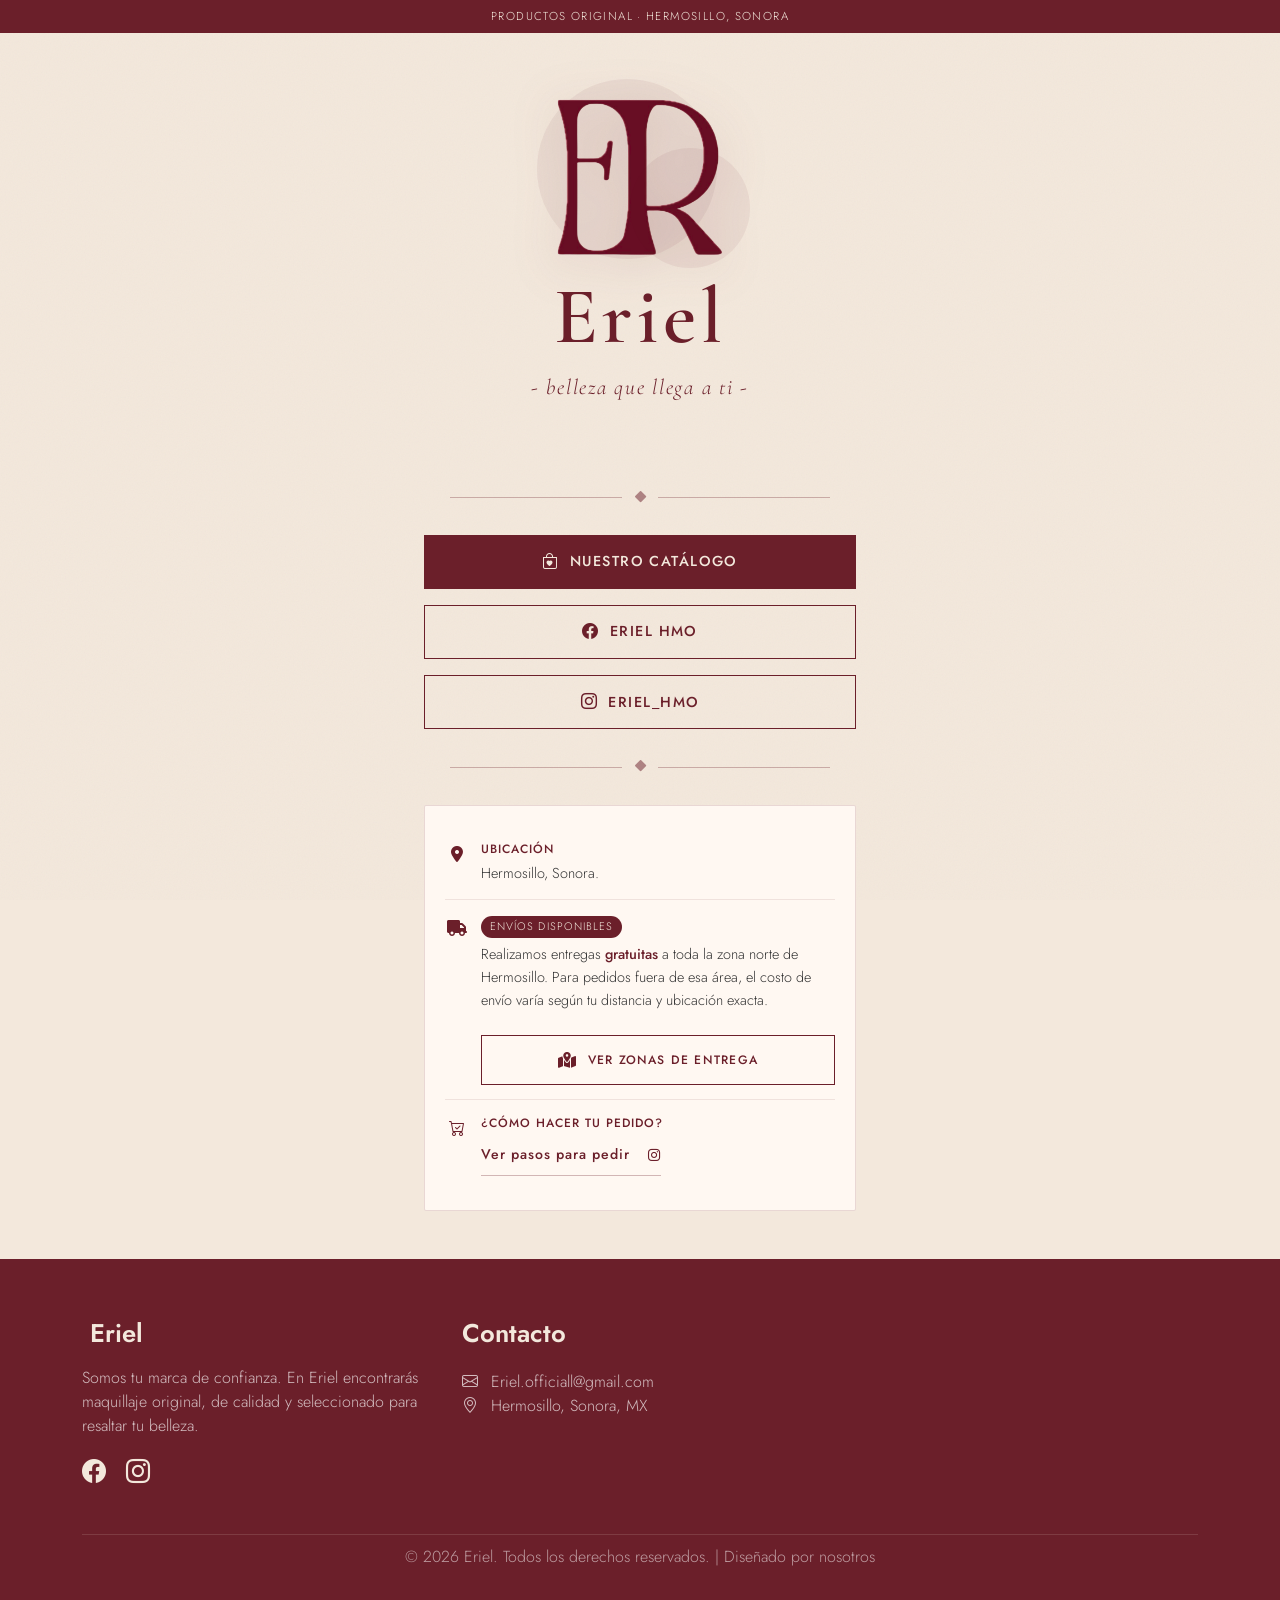
==== index.html @ 973ce727 "Update index.html" ====
<!DOCTYPE html>
<html lang="es">
<head>
  <meta charset="UTF-8">
  <meta name="viewport" content="width=device-width, initial-scale=1.0">
  <title>Eriel Hmo</title>
  <link rel="icon" type="image/png" href="logo_eriel.png">

  <!-- Bootstrap 5 -->
  <link href="https://cdn.jsdelivr.net/npm/bootstrap@5.3.3/dist/css/bootstrap.min.css" rel="stylesheet"/>
  <!-- Font Awesome -->
  <link href="https://cdnjs.cloudflare.com/ajax/libs/font-awesome/6.5.0/css/all.min.css" rel="stylesheet"/>
  <!-- Google Fonts -->
  <link href="https://fonts.googleapis.com/css2?family=Cormorant+Garamond:ital,wght@0,300;0,400;0,600;1,300;1,400&family=Jost:wght@300;400;500&display=swap" rel="stylesheet"/>
   <!-- Bootstrap CSS -->
  <link href="https://cdn.jsdelivr.net/npm/bootstrap@5.3.0/dist/css/bootstrap.min.css" rel="stylesheet">
  <!-- Bootstrap Icons -->
  <link rel="stylesheet" href="https://cdn.jsdelivr.net/npm/bootstrap-icons@1.11.0/font/bootstrap-icons.css">
  <!-- Google Fonts -->
  <link rel="stylesheet" href="style.css">
  
</head>  
<body>
<div class="wrapper">

  <!-- Top bar -->
  <div class="topbar">
    <i class="fas fa-sparkles me-1" style="font-size:.6rem;"></i>
    Productos original · Hermosillo, Sonora
    <i class="fas fa-sparkles ms-1" style="font-size:.6rem;"></i>
  </div>

  <!-- Header -->
  <header>
    <div class="logo-wrap">
      <img src="logo_eriel.png" alt="Logotipo Eriel" />
    </div>
    <h1 class="brand-name">Eriel</h1>
    <p class="slogan">- belleza que llega a ti - </p>
  </header>

  <!-- Main — single column -->
  <main>

    <div class="divider anim-1">
      <span></span><i class="fas fa-diamond"></i><span></span>
    </div>

    <!-- Botones -->
    <div class="d-flex flex-column gap-3 anim-2">

      <a href="https://www.facebook.com/share/1CLp3K11eZ/?mibextid=wwXIfr" target="_blank" rel="noopener"
         class="btn-eriel btn-eriel-solid">
        <i class="bi bi-bag-heart"></i>
        Nuestro Catálogo
      </a>

      <a href="https://www.facebook.com/share/18NVgHYB61/?mibextid=wwXIfr" target="_blank" rel="noopener"
         class="btn-eriel">
       <i class="bi bi-facebook"></i>
        Eriel Hmo
      </a>

      <a href="https://www.instagram.com/eriel.hmo?igsh=Z3NveWtmNHR5cXc=" target="_blank" rel="noopener"
         class="btn-eriel">
       <i class="bi bi-instagram"></i>
        Eriel_hmo
      </a>

    </div>

    <div class="divider anim-3">
      <span></span><i class="fas fa-diamond"></i><span></span>
    </div>

    <!-- Tarjeta de información -->
    <div class="info-card anim-4">

      <!-- Ubicación -->
      <div class="info-row">
        <div class="info-icon"><i class="fas fa-location-dot"></i></div>
        <div class="info-text">
          <strong>Ubicación</strong>
          Hermosillo, Sonora.
        </div>
      </div>

      <!-- Envíos -->
      <div class="info-row">
        <div class="info-icon"><i class="fas fa-truck"></i></div>
        <div class="info-text">
          <span class="ship-badge">Envíos disponibles</span><br/>
          Realizamos entregas <span style="font-weight:500; color:var(--wine);">gratuitas</span>
          a toda la zona norte de Hermosillo. Para pedidos fuera de esa área,
          el costo de envío varía según tu distancia y ubicación exacta.
          <br/><br/>
          <button class="btn-eriel" style="font-size:.76rem; min-height:44px; "
                  data-bs-toggle="modal" data-bs-target="#shipModal">
            <i class="fas fa-map-location-dot"></i>
            Ver zonas de entrega
          </button>
        </div>
      </div>

      <!-- Pasos -->
      <div class="info-row">
        <div class="info-icon"><i class="bi bi-cart-check"></i></div>
        <div class="info-text">
          <strong>¿Cómo hacer tu pedido?</strong>
          <a  href="https://www.instagram.com/stories/eriel_hmo/" target="_blank" rel="noopener"
             class="steps-link">
            Ver pasos para pedir &nbsp;<i class="fab fa-instagram"></i>
          </a>
        </div>
      </div>

    </div>

  </main>

    
    <!-- Footer -->
    <footer class="footer">
        <div class="container">
            <div class="row">
                <div class="col-lg-4 col-md-6 mb-4">
                    <div class="d-flex align-items-center mb-3">
                        <div class="logo-icon me-2">
                            
                        </div>
                        <h3 class="footer-title mb-0">Eriel</h3>
                    </div>
                    <p style="color: rgba(255,255,255,0.7);">
                         Somos tu marca de confianza. En Eriel encontrarás maquillaje original, de calidad y seleccionado para resaltar tu belleza.
                    </p>
                    <div class="social-icons mt-3">
                        <COMENTADO: Enlaces a redes sociales>  
                        <a href="https://www.facebook.com/share/18NVgHYB61/?mibextid=wwXIfr"><i class="bi bi-facebook"></i></a>
                        <!--<a href="#"><i class="bi bi-twitter"></i></a> -->
                       <!--<a href="#"><i class="bi bi-linkedin"></i></a> -->
                        <a href="https://www.instagram.com/eriel.hmo?igsh=Z3NveWtmNHR5cXc="><i class="bi bi-instagram"></i></a>
                        
                    </div>
                </div>
                
                <div class="col-lg-3 col-md-6 mb-4">
                    <h5 class="footer-title">Contacto</h5>
                    <!-- COMENTADO: Información de contacto -->
                    <p style="color: rgba(255,255,255,0.7);">
                        <i class="bi bi-envelope me-2"></i> Eriel.officiall@gmail.com<br> <!-- Icono -->
                        <!-- <i class="bi bi-phone me-2"></i> +52 123 456 7890<br> -->
                        <i class="bi bi-geo-alt me-2"></i> Hermosillo, Sonora, MX <!-- Icono -->
                    </p>
                  
                </div>
            </div>
            
            <div class="copyright">
                <p>&copy; 2026 Eriel. Todos los derechos reservados. | Diseñado por nosotros </p>
            </div>
        </div>
    </footer>

</div><!-- /wrapper -->

<!-- Modal zonas de entrega -->
<div class="modal fade" id="shipModal" tabindex="-1" aria-labelledby="shipLabel" aria-hidden="true">
  <div class="modal-dialog modal-dialog-centered">
    <div class="modal-content">
      <div class="modal-header">
        <h5 class="modal-title" id="shipLabel">
          <i class="fas fa-truck me-2"></i>Zonas de entrega
        </h5>
        <button type="button" class="btn-close" data-bs-dismiss="modal" aria-label="Cerrar"></button>
      </div>
      <div class="modal-body p-4">

        <div class="zone">
          <div class="zone-icon"><i class="fas fa-check-circle"></i></div>
          <div class="zone-text">
            <span class="zone-badge zone-free mb-1 d-inline-block">Envío gratis</span><br/>
            <strong>Zona Norte de Hermosillo</strong><br/>
            Sin costo adicional en toda la zona norte de la ciudad.
          </div>
        </div>

        <div class="zone">
          <div class="zone-icon"><i class="fas fa-map-marker-alt"></i></div>
          <div class="zone-text">
            <span class="zone-badge zone-cost mb-1 d-inline-block">Costo extra</span  ><br/>
            <strong>Resto de Hermosillo y fuera de la ciudad</strong><br/>
            El costo se calcula según tu ubicación exacta. Contáctanos para cotizar.
          </div>
        </div>

        <div class="text-center mt-3">
          <a href="https://www.instagram.com/s/aGlnaGxpZ2h0OjE4NDAzODI3MTE4MTc5MDEz?story_media_id=3862309200265842163&igsh=NzY5N3J3MWNhZmts" target="_blank" rel="noopener"
             class="btn-eriel"
             style="display:inline-flex; width:auto; font-size:.8rem; min-height:44px; padding:.65rem 1.4rem;">
            <i class="fab fa-instagram"></i> Consultar envío
          </a>
        </div>

      </div>
    </div>
  </div>
</div>

<!-- Bootstrap JS -->
<script src="https://cdn.jsdelivr.net/npm/bootstrap@5.3.3/dist/js/bootstrap.bundle.min.js"></script>
</body>
</html>
---- style.css ----
:root {
      --cream:   #f3e8dc;
      --wine:    #6b1f2a;
      --wine-lt: #8a2535;
    }

    *, *::before, *::after { box-sizing: border-box; margin: 0; padding: 0; }
    html { scroll-behavior: smooth; }

    body {
      background-color: var(--cream);
      font-family: 'Jost', sans-serif;
      font-weight: 300;
      min-height: 100vh;
      overflow-x: hidden;
    }

    /* Texture overlay */
    body::before {
      content: '';
      position: fixed;
      inset: 0;
      background-image: url("data:image/svg+xml,%3Csvg xmlns='http://www.w3.org/2000/svg' width='400' height='400'%3E%3Cfilter id='n'%3E%3CfeTurbulence type='fractalNoise' baseFrequency='0.75' numOctaves='4' stitchTiles='stitch'/%3E%3C/filter%3E%3Crect width='400' height='400' filter='url(%23n)' opacity='0.04'/%3E%3C/svg%3E");
      pointer-events: none;
      z-index: 0;
    }
    .wrapper { position: relative; z-index: 1; }

    /* ── Top bar ── */
    .topbar {
      background: var(--wine);
      color: #f3e8dc;
      font-size: clamp(.6rem, 2.5vw, .72rem);
      letter-spacing: .12em;
      text-align: center;
      padding: .5rem 1rem;
      text-transform: uppercase;
    }

    /* ── Header ── */
    header {
      display: flex;
      flex-direction: column;
      align-items: center;
      text-align: center;
      padding: clamp(2rem, 8vw, 4rem) 1rem clamp(1.5rem, 5vw, 2.5rem);
    }

    .logo-wrap {
      position: relative;
      display: inline-block;
    }
    .logo-wrap::before, .logo-wrap::after {
      content: '';
      position: absolute;
      border-radius: 50%;
      background: var(--wine);
      opacity: .06;
    }
    .logo-wrap::before { width: 180px; height: 180px; top: -18px; left: -18px; }
    .logo-wrap::after  { width: 120px; height: 120px; bottom: -10px; right: -25px; }

    .logo-wrap img {
      /* 120px on small phone, 170px on desktop */
      width: clamp(120px, 32vw, 170px);
      height: auto;
      position: relative;
      filter: drop-shadow(0 8px 24px rgba(107,31,42,.18));
      animation: fadeDown .9s ease both;
    }

    .brand-name {
      font-family: 'Cormorant Garamond', serif;
      font-size: clamp(2.6rem, 12vw, 5rem);
      font-weight: 600;
      color: var(--wine);
      letter-spacing: .06em;
      line-height: 1;
      margin-top: clamp(.8rem, 3vw, 1.2rem);
      animation: fadeDown .9s .15s ease both;
    }

    .slogan {
      font-family: 'Cormorant Garamond', serif;
      font-style: italic;
      font-size: clamp(.95rem, 4vw, 1.35rem);
      color: var(--wine);
      opacity: .75;
      letter-spacing: .08em;
      margin-top: .4rem;
      animation: fadeDown .9s .3s ease both;
    }

    /* ── Divider ── */
    .divider {
      display: flex;
      align-items: center;
      gap: .8rem;
      width: min(400px, 88%);
      margin: clamp(1.4rem, 4vw, 2rem) auto;
    }
    .divider span { flex: 1; height: 1px; background: var(--wine); opacity: .3; }
    .divider i    { color: var(--wine); opacity: .5; font-size: .7rem; }

    /* ── Main — single centered column ── */
    main {
      width: 100%;
      max-width: 480px;
      margin: 0 auto;
      /* fluid side padding: snug on phones, relaxed on desktop */
      padding: 0 clamp(.85rem, 6vw, 1.5rem) clamp(2rem, 6vw, 3rem);
    }

    /* ── Buttons ── */
    .btn-eriel {
      display: flex;
      align-items: center;
      justify-content: center;
      gap: .65rem;
      font-family: 'Jost', sans-serif;
      font-weight: 500;
      font-size: clamp(.78rem, 3.5vw, .9rem);
      letter-spacing: .1em;
      text-transform: uppercase;
      border: 1.5px solid var(--wine);
      border-radius: 0;
      padding: clamp(.72rem, 3vw, .88rem) 1.5rem;
      min-height: 48px; /* accessible tap target */
      color: var(--wine);
      background: transparent;
      text-decoration: none;
      width: 100%;
      cursor: pointer;
      transition: background .28s, color .28s, transform .18s, box-shadow .28s;
    }
    .btn-eriel:hover, .btn-eriel:focus {
      background: var(--wine);
      color: var(--cream);
      transform: translateY(-2px);
      box-shadow: 0 8px 24px rgba(107,31,42,.2);
      outline: none;
    }
    .btn-eriel:active { transform: translateY(0); }
    .btn-eriel i { font-size: 1rem; flex-shrink: 0; }

    .btn-eriel-solid          { background: var(--wine); color: var(--cream); }
    .btn-eriel-solid:hover,
    .btn-eriel-solid:focus    { background: var(--wine-lt); color: var(--cream); }

    /* ── Info card ── */
    .info-card {
      background: #fff8f2;
      border: 1px solid rgba(107,31,42,.15);
      border-radius: 2px;
      padding: clamp(1.1rem, 5vw, 1.8rem) clamp(1rem, 5vw, 1.8rem);
    }

    .info-row {
      display: flex;
      align-items: flex-start;
      gap: .85rem;
      padding: clamp(.55rem, 2.5vw, .8rem) 0;
    }
    .info-row + .info-row { border-top: 1px solid rgba(107,31,42,.1); }

    .info-icon {
      color: var(--wine);
      font-size: 1rem;
      margin-top: .18rem;
      flex-shrink: 0;
      width: 1.1rem;
      text-align: center;
    }
    .info-text {
      font-size: clamp(.82rem, 3vw, .9rem);
      line-height: 1.65;
      color: #333;
    }
    .info-text strong {
      display: block;
      font-weight: 500;
      color: var(--wine);
      font-size: clamp(.7rem, 2.5vw, .78rem);
      letter-spacing: .07em;
      text-transform: uppercase;
      margin-bottom: .2rem;
    }

    /* Shipping badge */
    .ship-badge {
      display: inline-block;
      background: var(--wine);
      color: var(--cream);
      font-size: clamp(.58rem, 2vw, .68rem);
      letter-spacing: .1em;
      text-transform: uppercase;
      padding: .15rem .55rem;
      border-radius: 20px;
      margin-bottom: .35rem;
    }

    /* Steps link */
    .steps-link {
      display: inline-flex;
      align-items: center;
      gap: .5rem;
      color: var(--wine);
      font-size: clamp(.8rem, 3vw, .88rem);
      font-weight: 500;
      letter-spacing: .07em;
      text-decoration: none;
      border-bottom: 1px solid rgba(107,31,42,.35);
      padding-bottom: .1rem;
      min-height: 40px;
      transition: opacity .2s;
    }
    .steps-link:hover { opacity: .65; color: var(--wine); }

    /* INFO CARD */
  .info-card {
    background: #fff8f2;
    border: 1px solid rgba(107,31,42,.15);
    padding: 20px;
    margin-top: 20px;
  }

  .info-row {
    display: flex;
    align-items: flex-start;
    gap: 12px;
    padding: 14px 0;
  }

  .info-row + .info-row {
    border-top: 1px solid rgba(107,31,42,.1);
  }

  .info-icon {
    color: var(--wine);
    font-size: 1rem;
    margin-top: 3px;
    width: 24px;
    min-width: 24px;
    text-align: center;
  }

  .info-text {
    font-size: 0.9rem;
    line-height: 1.6;
    color: #333;
    flex: 1;
  }

  .info-text strong {
    display: block;
    color: var(--wine);
    font-size: 0.75rem;
    letter-spacing: 1px;
    text-transform: uppercase;
    margin-bottom: 3px;
  }

    /* LINK "CÓMO PEDIR" */
    .steps-link {
      color: var(--wine);
      text-decoration: none;
      font-weight: 500;
      border-bottom: 1px solid rgba(107,31,42,.3);
      padding-bottom: 2px;
      transition: 0.2s;
    }

    .steps-link:hover {
      opacity: 0.6; 
    }


    /* COPYRIGHT */
    footer .copyright {
      border-top: 1px solid rgba(243,232,220,0.2);
      margin-top: 20px;
      padding-top: 10px;
      text-align: center;
      font-size: 1.0rem;
      opacity: 0.7;
    }

    /* ── Animations ── */
    @keyframes fadeDown {
      from { opacity: 0; transform: translateY(-16px); }
      to   { opacity: 1; transform: translateY(0); }
    }
    @keyframes fadeIn {
      from { opacity: 0; }
      to   { opacity: 1; }
    }
    .anim-1 { animation: fadeIn .7s .50s ease both; }
    .anim-2 { animation: fadeIn .7s .65s ease both; }
    .anim-3 { animation: fadeIn .7s .80s ease both; }
    .anim-4 { animation: fadeIn .7s .95s ease both; }

    @media (prefers-reduced-motion: reduce) {
      *, *::before, *::after {
        animation-duration: .01ms !important;
        transition-duration: .01ms !important;
      }
    }

    /* ── Modal ── */
    .modal-content {
      border-radius: 2px;
      border: 1px solid rgba(107,31,42,.2);
      margin: .75rem; /* gap from screen edges on small phones */
    }
    .modal-header {
      background: var(--wine);
      color: var(--cream);
      border-radius: 0;
      padding: .9rem 1.2rem;
    }
    .modal-header .btn-close { filter: invert(1); }
    .modal-title {
      font-family: 'Cormorant Garamond', serif;
      font-size: clamp(1.1rem, 5vw, 1.45rem);
      letter-spacing: .05em;
    }

    .zone {
      display: flex;
      align-items: flex-start;
      gap: .8rem;
      padding: .75rem 0;
      border-bottom: 1px solid rgba(107,31,42,.1);
    }
    .zone:last-of-type { border: none; }
    .zone-icon { color: var(--wine); width: 1.2rem; text-align: center; flex-shrink: 0; margin-top: .2rem; }
    .zone-text { font-size: clamp(.8rem, 3vw, .9rem); line-height: 1.55; }
    .zone-badge { font-size: .7rem; font-weight: 500; padding: .18rem .55rem; border-radius: 20px; }
    .zone-free  { background: #d4edda; color: #155724; }
    .zone-cost  { background: #fff3cd; color: #856404; }

     /* Footer */
        .footer {
            background: var(--wine);
            color: rgba(255, 255, 255, 0.8);
            padding: 60px 0 30px;
        }

        .footer-title {
            color: var(--cream);
            font-weight: 600;
            margin-bottom: 20px;
            font-size: 1.6rem;
        }

        .footer-link {
            color: rgba(255, 255, 255, 0.7);
            text-decoration: none;
            display: block;
            margin-bottom: 10px;
            transition: all 0.3s ease;
        }

        .footer-link:hover {
            color: var(--cream);
            padding-left: 5px;
        }

    .social-icons a {
            color: var(--cream);
            font-size: 1.5rem;
            margin-right: 15px;
            transition: all 0.3s ease;
        }

        .social-icons a:hover {
            color: black;
            transform: translateY(-3px);
        }
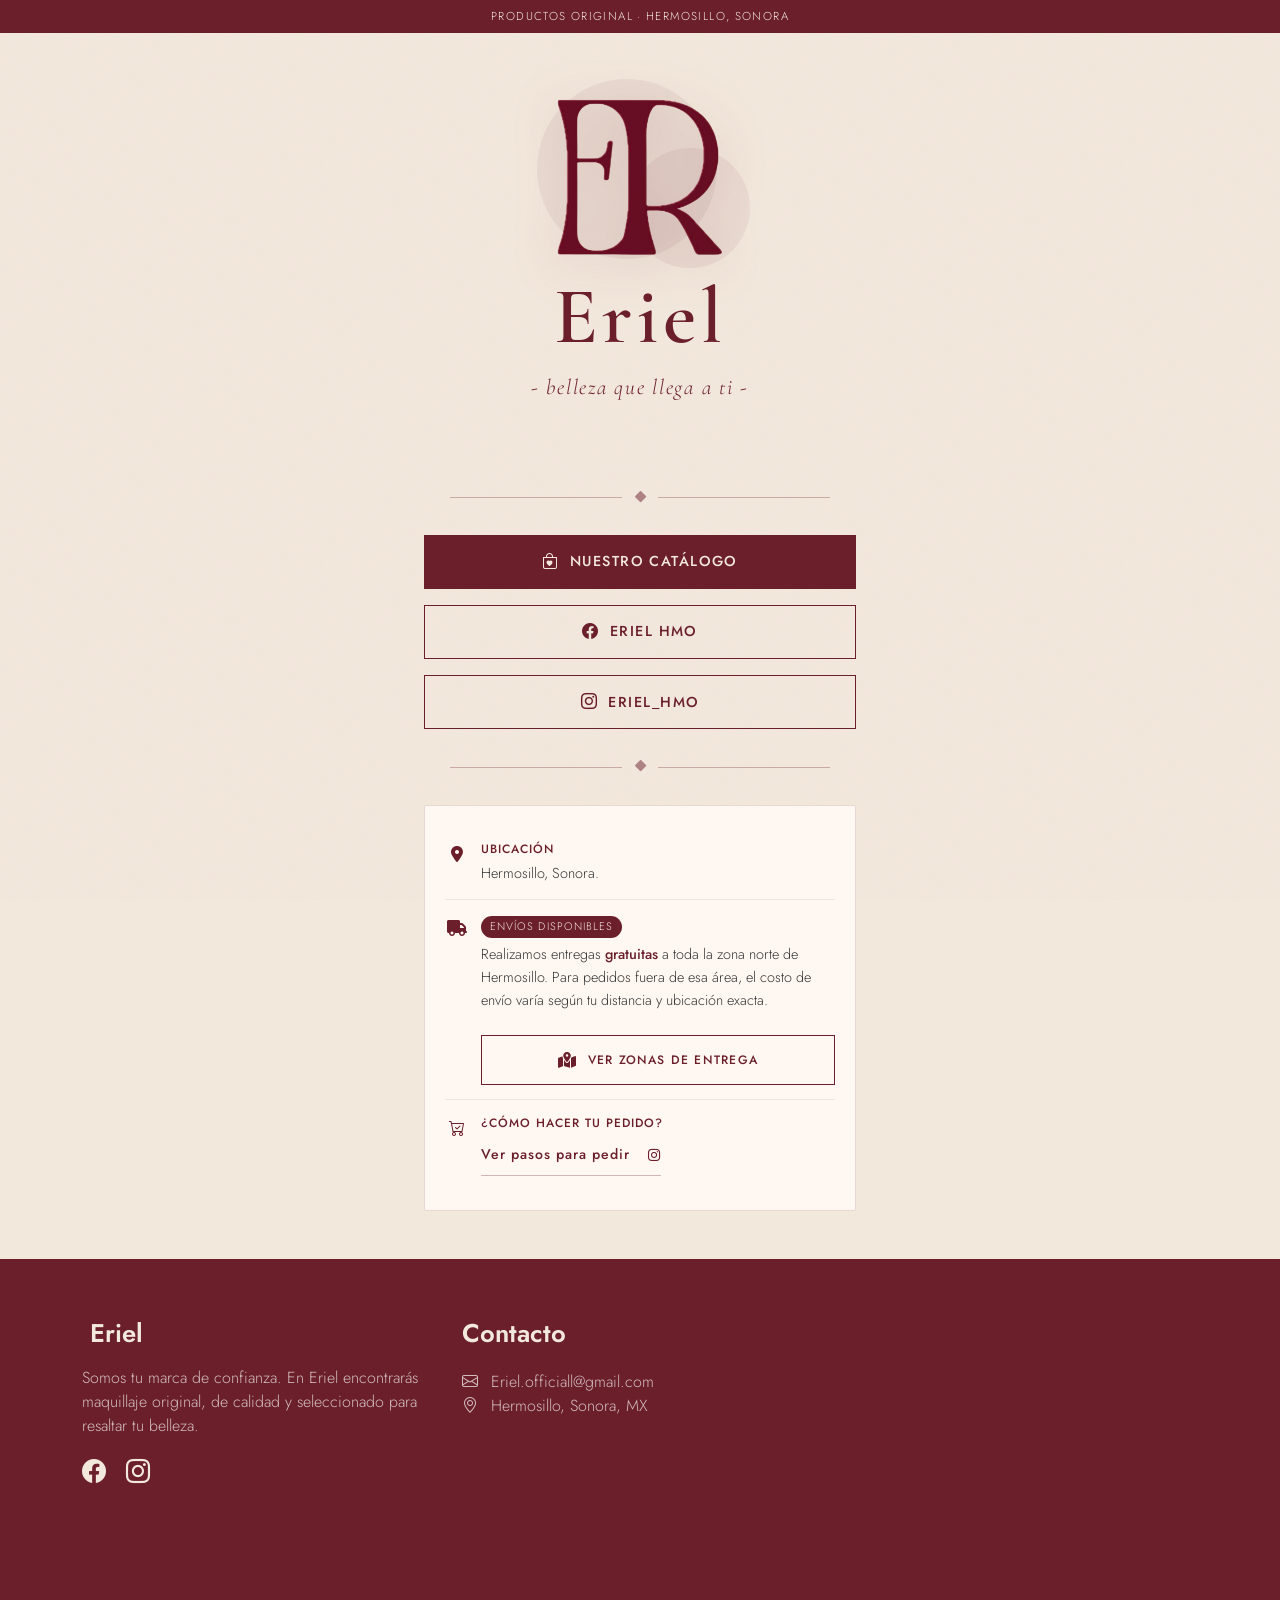
==== commit a2163731: "index.html" ====
--- a/index.html
+++ b/index.html
@@ -49,7 +49,7 @@
     <!-- Botones -->
     <div class="d-flex flex-column gap-3 anim-2">
 
-      <a href="https://www.facebook.com/share/1CLp3K11eZ/?mibextid=wwXIfr" target="_blank" rel="noopener"
+      <a href=https://www.instagram.com/s/aGlnaGxpZ2h0OjE4NDU1ODQyNTE2MTA0NTQz?story_media_id=3865863023626394547&igsh=bjJmNDd4ejlodWpt" target="_blank" rel="noopener"
          class="btn-eriel btn-eriel-solid">
         <i class="bi bi-bag-heart"></i>
         Nuestro Catálogo
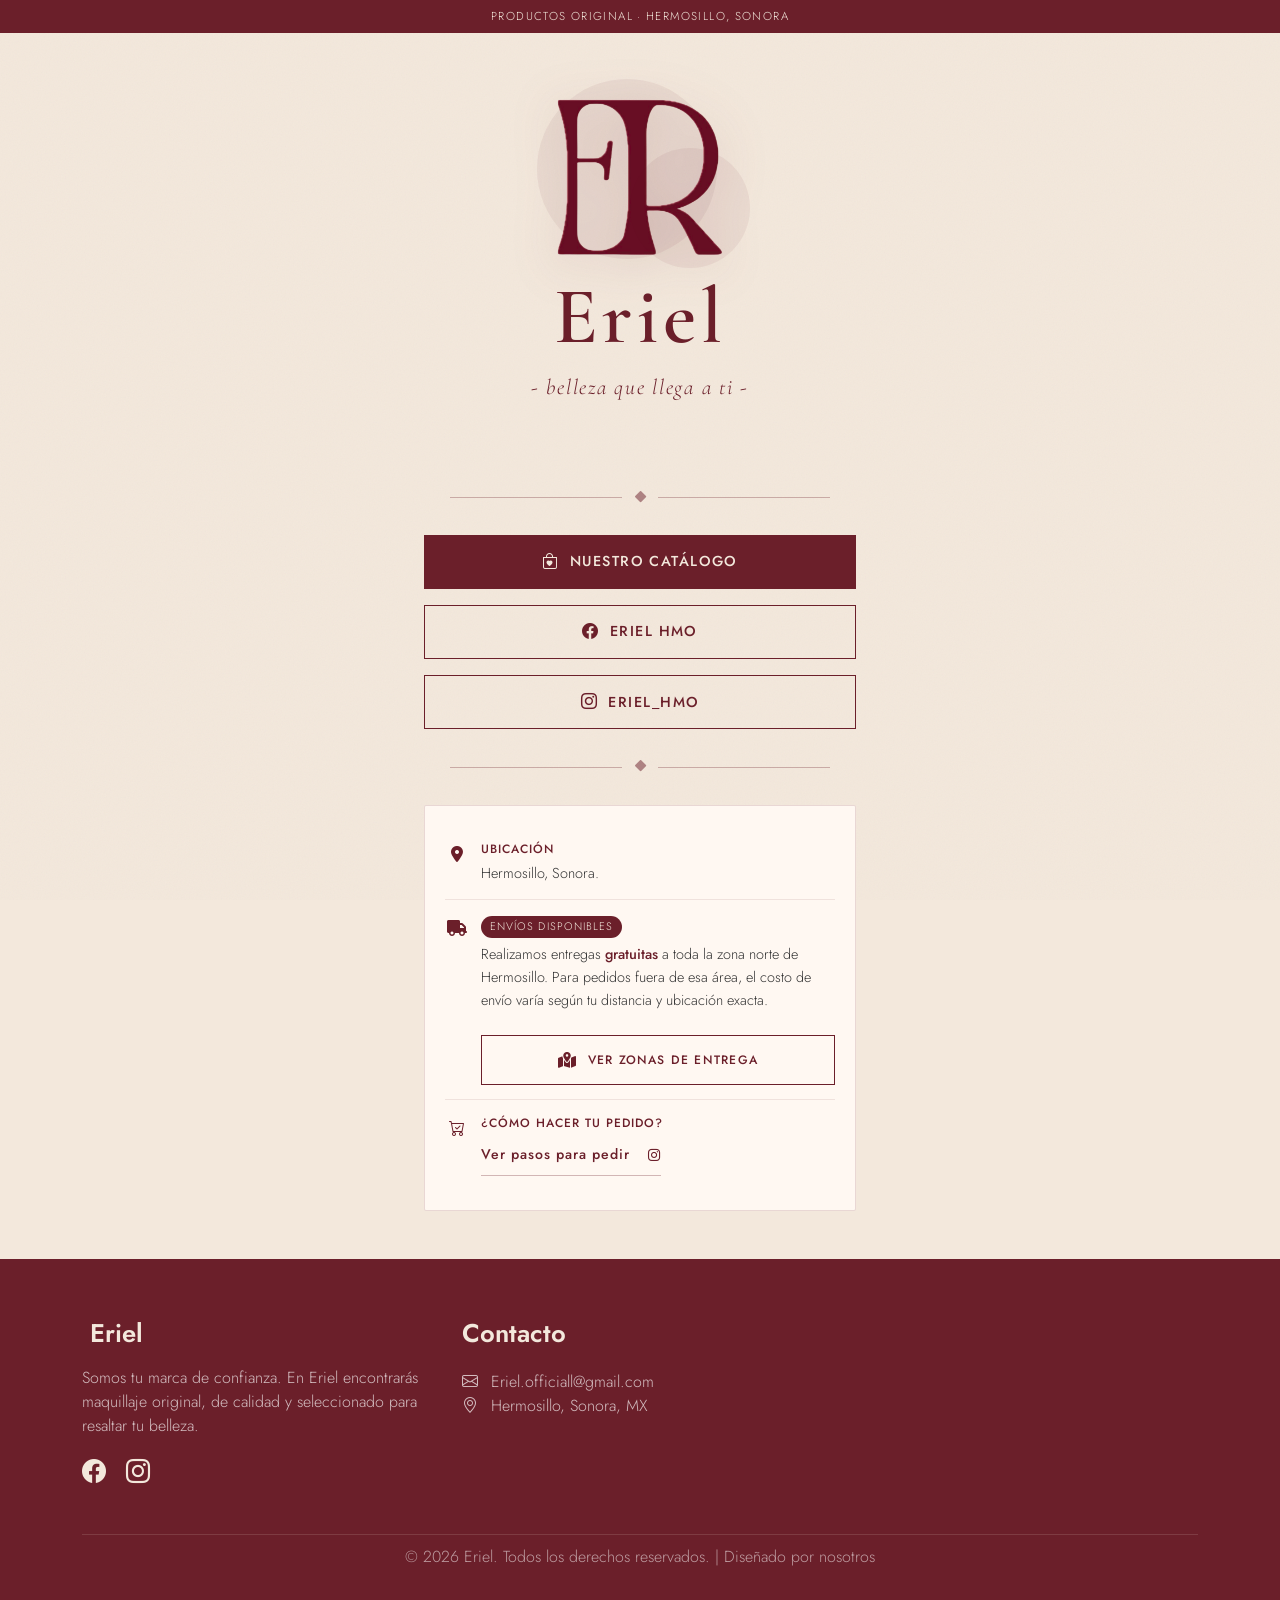
==== commit 165c0c52: "Update index.html" ====
--- a/index.html
+++ b/index.html
@@ -49,7 +49,7 @@
     <!-- Botones -->
     <div class="d-flex flex-column gap-3 anim-2">
 
-      <a href=https://www.instagram.com/s/aGlnaGxpZ2h0OjE4NDU1ODQyNTE2MTA0NTQz?story_media_id=3865863023626394547&igsh=bjJmNDd4ejlodWpt" target="_blank" rel="noopener"
+      <a href=catalogo_Eriel.hmo" target="_blank" rel="noopener"
          class="btn-eriel btn-eriel-solid">
         <i class="bi bi-bag-heart"></i>
         Nuestro Catálogo
